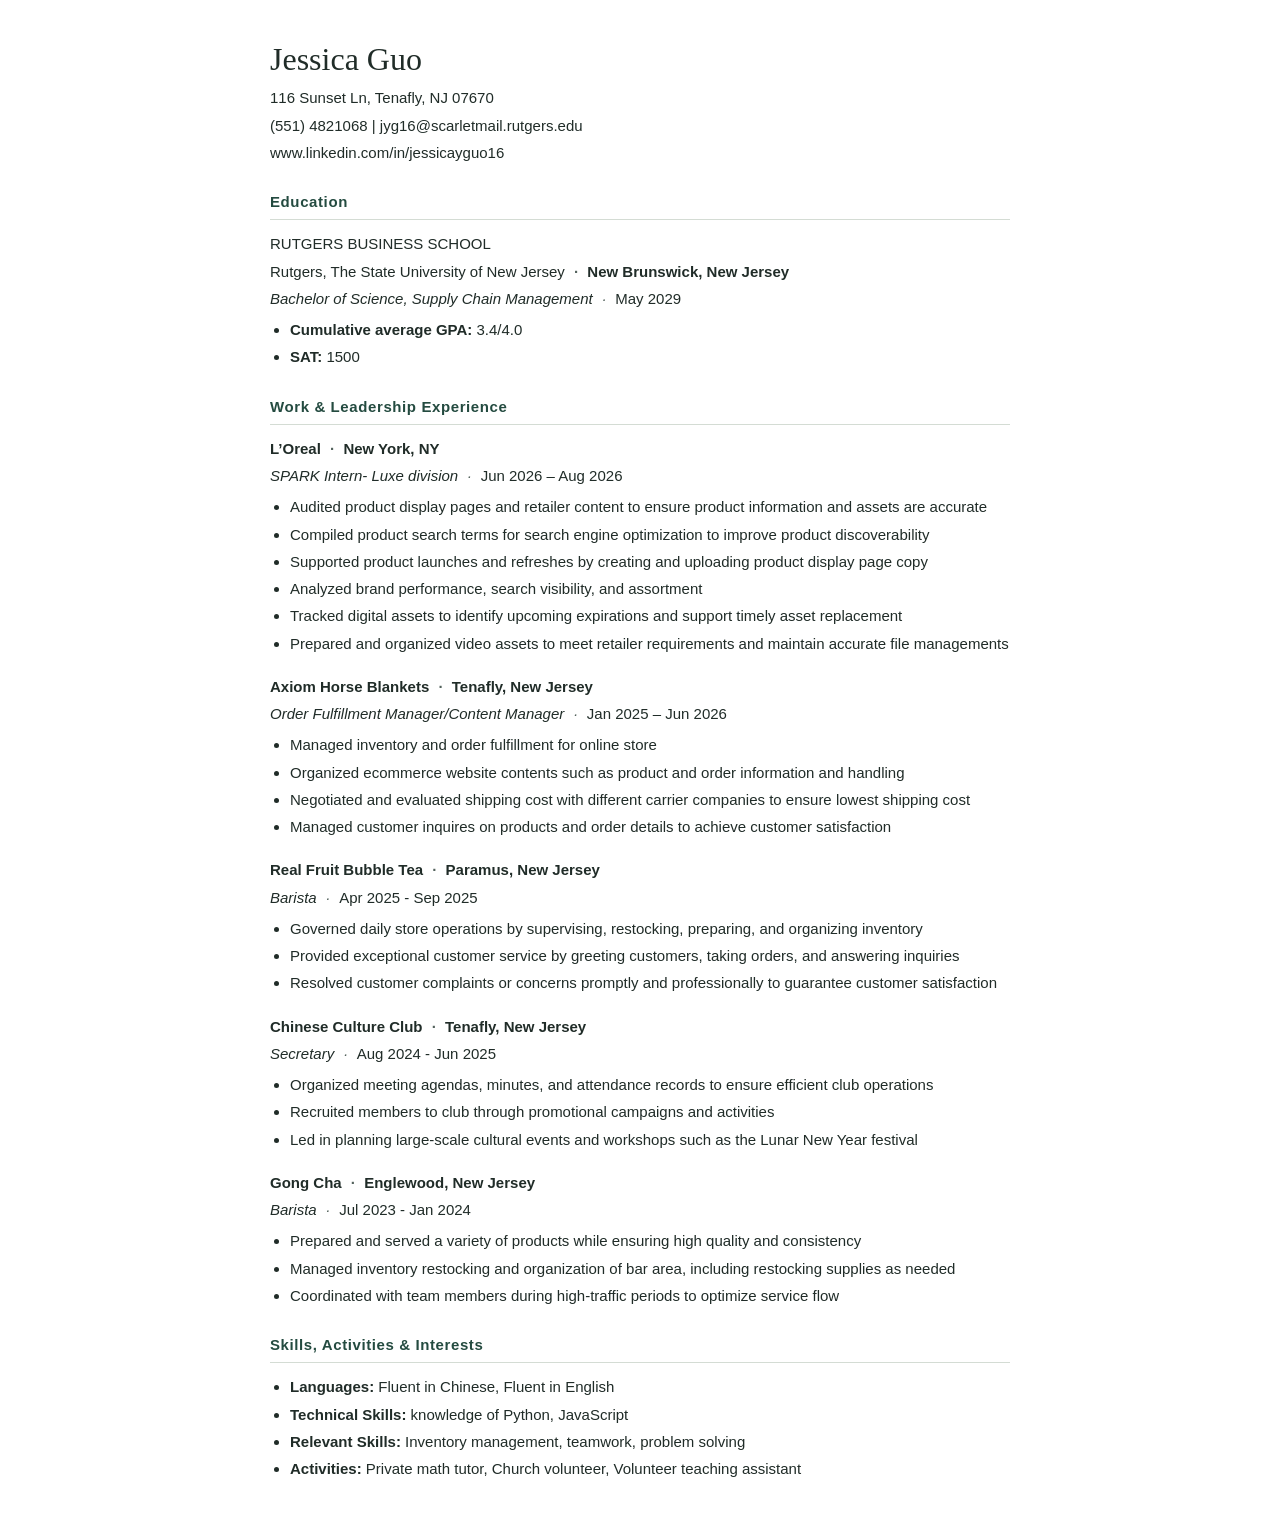
==== assets/resume.html @ 21a33093 "Add resume preview and download" ====
<!DOCTYPE html>
<html lang="en">
<head>
  <meta charset="utf-8">
  <meta name="viewport" content="width=device-width, initial-scale=1">
  <title>Jessica Guo — Resume</title>
  <style>
    * { box-sizing: border-box; }
    body { margin: 0; color: #202c28; background: white; font: 15px/1.55 -apple-system, BlinkMacSystemFont, "Segoe UI", sans-serif; }
    main { max-width: 820px; padding: 40px; margin: auto; overflow-wrap: anywhere; }
    h1 { margin: 0 0 8px; font: 400 32px/1.2 Georgia, serif; }
    h2 { margin: 26px 0 12px; padding-bottom: 6px; border-bottom: 1px solid #d4dcd4; color: #244b40; font-size: 15px; letter-spacing: 0.04em; }
    p { margin: 4px 0; }
    ul { padding-left: 20px; margin: 8px 0 20px; }
    li { margin-bottom: 4px; }
    .separator { color: #53625c; padding-inline: 5px; }
    @media (max-width: 500px) { main { padding: 24px 18px; } body { font-size: 14px; } }
    @media print { main { max-width: none; padding: 0; } body { font-size: 10pt; } h2 { break-after: avoid; } li { break-inside: avoid; } }
  </style>
</head>
<body>
  <main aria-label="Resume">
<h1>Jessica Guo</h1>
<p>116 Sunset Ln, Tenafly, NJ 07670</p>
<p>(551) 4821068 | jyg16@scarletmail.rutgers.edu</p>
<p>www.linkedin.com/in/jessicayguo16</p>
<h2>Education</h2>
<p>RUTGERS BUSINESS SCHOOL</p>
<p>Rutgers, The State University of New Jersey<strong> <span class="separator">·</span> </strong><strong>New Brunswick, New Jersey</strong></p>
<p><em>Bachelor of Science, Supply Chain Management</em><em> <span class="separator">·</span> </em>May 2029</p>
<ul>
<li><strong>Cumulative average GPA</strong><strong>: </strong>3.4/4.0 </li>
<li><strong>SAT: </strong>1500</li>
</ul>
<h2>Work &amp; Leadership Experience</h2>
<p><strong>L’Oreal </strong><strong> <span class="separator">·</span> </strong><strong>New York, NY</strong></p>
<p><em>SPARK Intern- Luxe division</em><em> <span class="separator">·</span> </em>Jun 2026 – Aug 2026</p>
<ul>
<li>Audited product display pages and retailer content to ensure product information and assets are accurate</li>
<li>Compiled product search terms for search engine optimization to improve product discoverability </li>
<li>Supported product launches and refreshes by creating and uploading product display page copy</li>
<li>Analyzed brand performance, search visibility, and assortment </li>
<li>Tracked digital assets to identify upcoming expirations and support timely asset replacement</li>
<li>Prepared and organized video assets to meet retailer requirements and maintain accurate file managements</li>
</ul>
<p><strong>Axiom Horse Blankets</strong><strong> <span class="separator">·</span> </strong><strong>Tenafly, New Jersey</strong></p>
<p><em>Order Fulfillment Manager/Content Manager</em><em> <span class="separator">·</span> </em>Jan 2025 – Jun 2026</p>
<ul>
<li>Managed inventory and order fulfillment for online store</li>
<li>Organized ecommerce website contents such as product and order information and handling</li>
<li>Negotiated and evaluated shipping cost with different carrier companies to ensure lowest shipping cost</li>
<li>Managed customer inquires on products and order details to achieve customer satisfaction</li>
</ul>
<p><strong>Real Fruit Bubble Tea</strong><strong> <span class="separator">·</span> </strong><strong>Paramus, New Jersey</strong></p>
<p><em>Barista</em><em> <span class="separator">·</span> </em>Apr 2025 - Sep 2025</p>
<ul>
<li>Governed daily store operations by supervising, restocking, preparing, and organizing inventory</li>
<li>Provided exceptional customer service by greeting customers, taking orders, and answering inquiries </li>
<li>Resolved customer complaints or concerns promptly and professionally to guarantee customer satisfaction</li>
</ul>
<p><strong>Chinese Culture Club</strong><strong> <span class="separator">·</span> </strong><strong>Tenafly, New Jersey</strong></p>
<p><em>Secretary</em><em> <span class="separator">·</span> </em>Aug 2024 - Jun 2025</p>
<ul>
<li>Organized meeting agendas, minutes, and attendance records to ensure efficient club operations</li>
<li>Recruited members to club through promotional campaigns and activities</li>
<li>Led in planning large-scale cultural events and workshops such as the Lunar New Year festival </li>
</ul>
<p><strong>Gong Cha</strong><strong> <span class="separator">·</span> </strong><strong>Englewood, New Jersey</strong></p>
<p><em>Barista</em><em> <span class="separator">·</span> </em>Jul 2023 - Jan 2024</p>
<ul>
<li>Prepared and served a variety of products while ensuring high quality and consistency </li>
<li>Managed inventory restocking and organization of bar area, including restocking supplies as needed</li>
<li>Coordinated with team members during high-traffic periods to optimize service flow</li>
</ul>
<h2>Skills, Activities &amp; Interests</h2>
<ul>
<li><strong>Languages: </strong>Fluent in Chinese, Fluent in English</li>
<li><strong>Technical Skills: </strong>knowledge of Python, JavaScript</li>
<li><strong>Relevant Skills: </strong>Inventory management, teamwork, problem solving</li>
<li><strong>Activities: </strong>Private math tutor, Church volunteer, Volunteer teaching assistant</li>
</ul>
  </main>
</body>
</html>
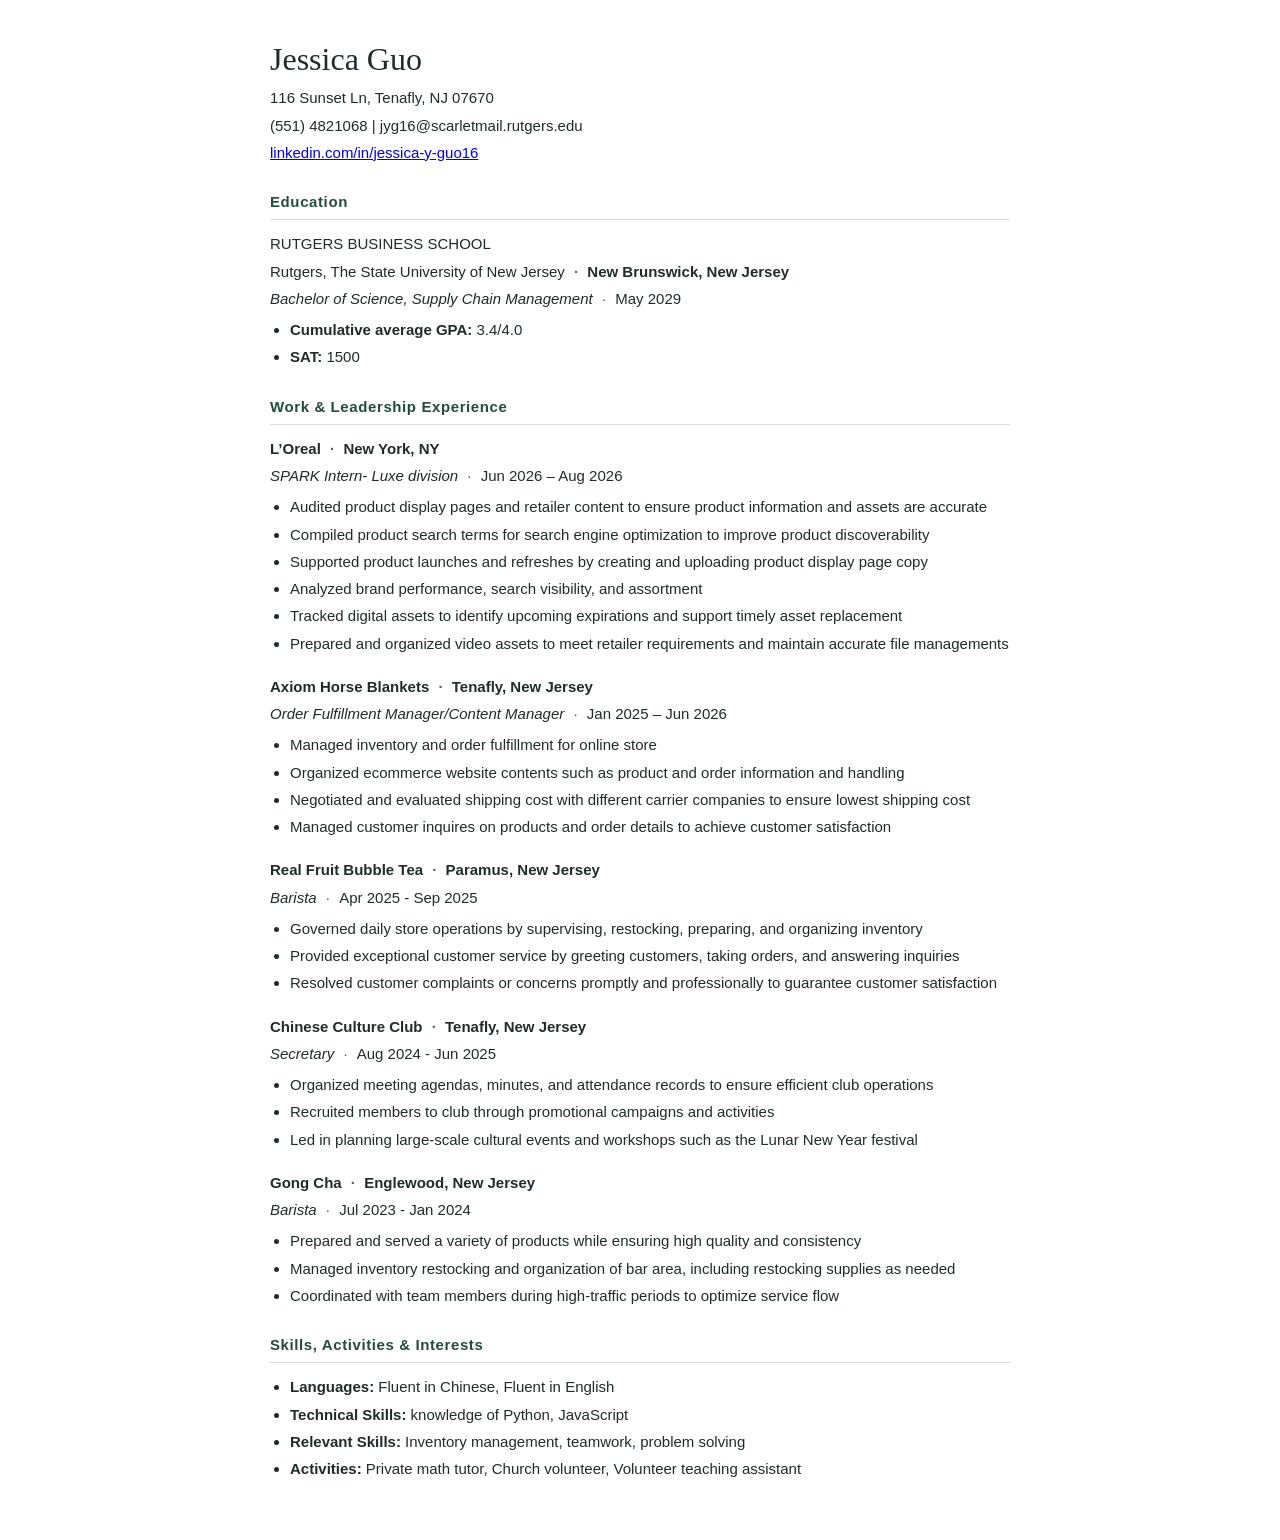
==== commit 5d8c58a3: "Update project descriptions and links" ====
--- a/assets/resume.html
+++ b/assets/resume.html
@@ -23,7 +23,7 @@
 <h1>Jessica Guo</h1>
 <p>116 Sunset Ln, Tenafly, NJ 07670</p>
 <p>(551) 4821068 | jyg16@scarletmail.rutgers.edu</p>
-<p>www.linkedin.com/in/jessicayguo16</p>
+<p><a href="https://www.linkedin.com/in/jessica-y-guo16">linkedin.com/in/jessica-y-guo16</a></p>
 <h2>Education</h2>
 <p>RUTGERS BUSINESS SCHOOL</p>
 <p>Rutgers, The State University of New Jersey<strong> <span class="separator">·</span> </strong><strong>New Brunswick, New Jersey</strong></p>
